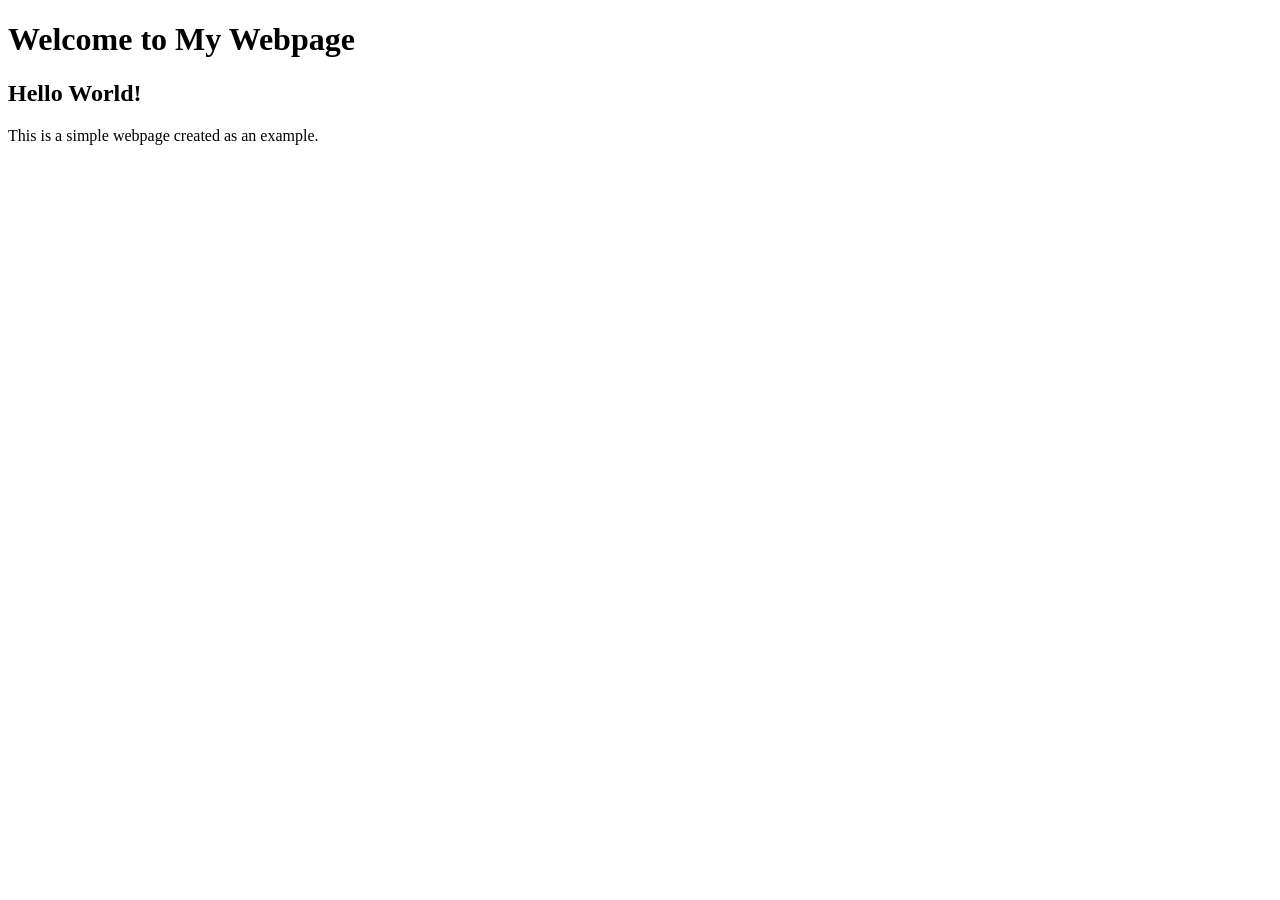
==== index.html @ d10b20fc "index.html" ====
<!doctype html>

<html lang="en">
  <head>
    <meta charset="UTF-8" />
    <title>My First Webpage</title>
  </head>
</html>
<body>
  <h1>Welcome to My Webpage</h1>
  <h2>Hello World!</h2>
  <p>This is a simple webpage created as an example.</p>
</body>
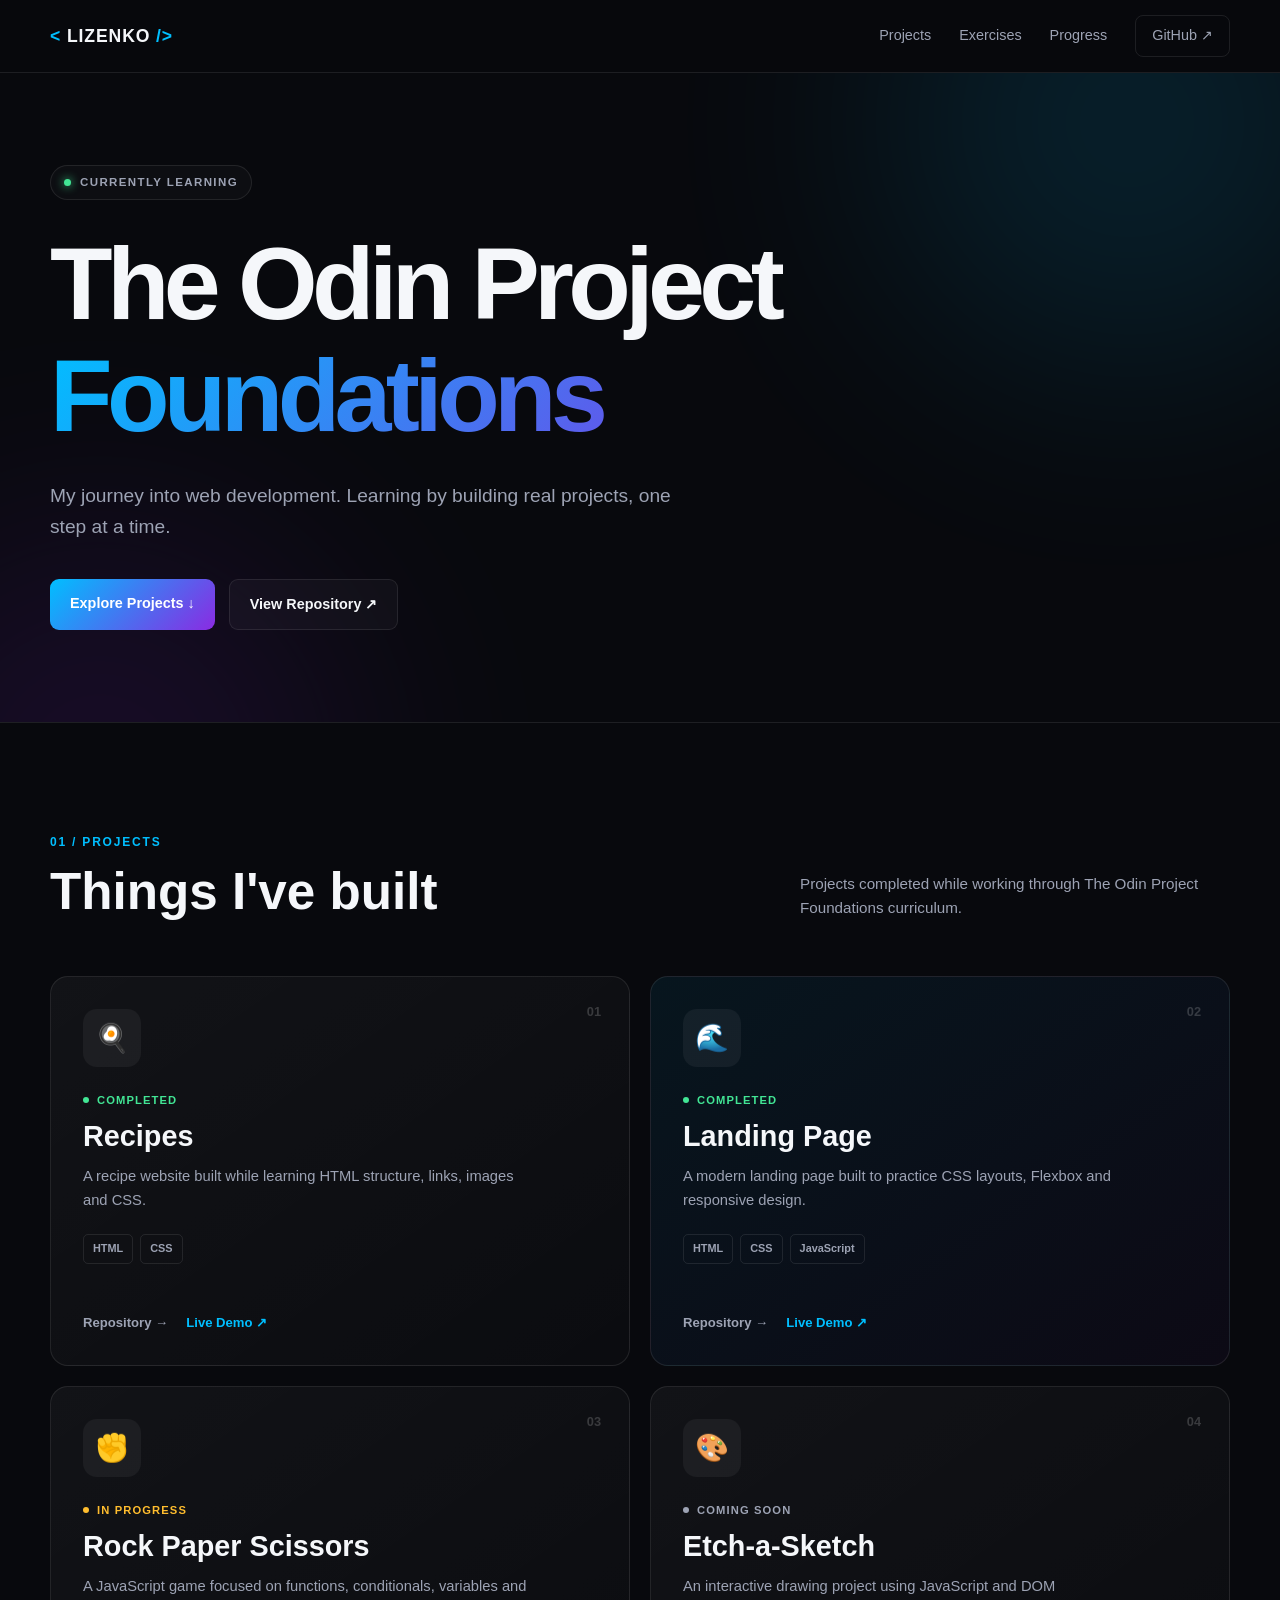
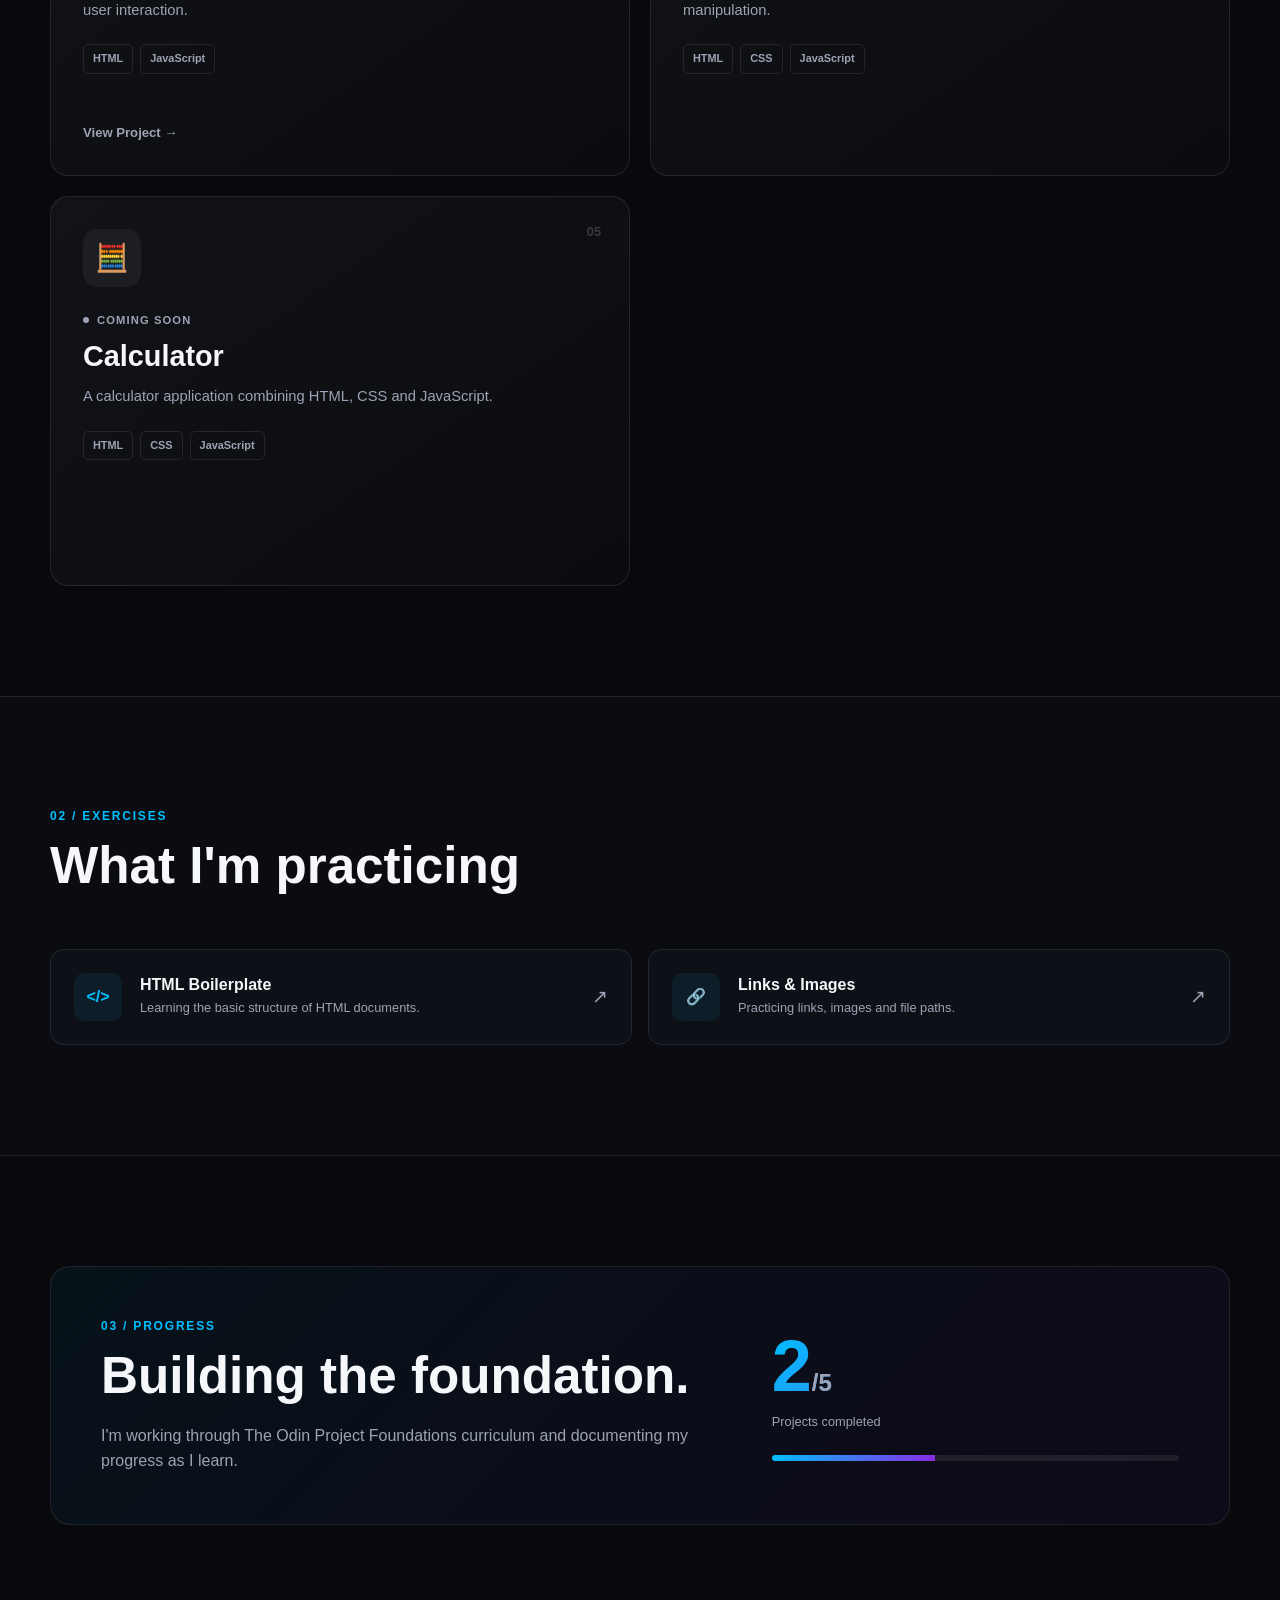
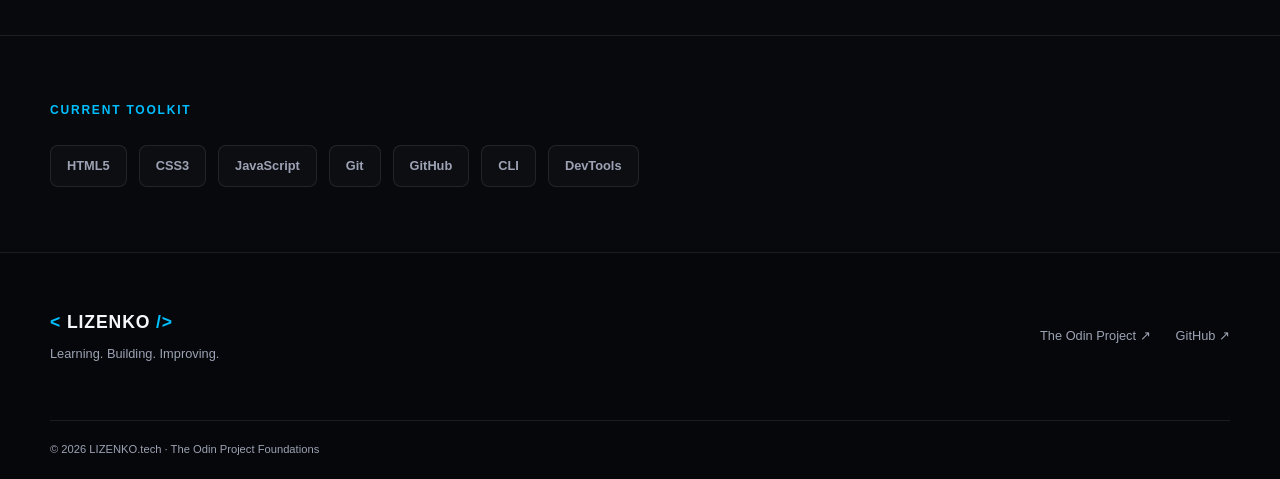
==== commit 48c71204: "/Users/alice/Developer/the-odin-project/foundation-course/index.html /Users/alice/Developer/the-odin" ====
--- a/index.html
+++ b/index.html
@@ -1,13 +1,537 @@
-<!doctype html>
-
+<!DOCTYPE html>
 <html lang="en">
-  <head>
-    <meta charset="UTF-8" />
-    <title>My First Webpage</title>
-  </head>
-</html>
+
+<head>
+    <meta charset="UTF-8">
+    <meta name="viewport" content="width=device-width, initial-scale=1.0">
+
+    <title>The Odin Project — Foundations | LIZENKO.tech</title>
+
+    <meta name="description" content="LIZENKO.tech — My journey through The Odin Project Foundations course.">
+
+    <link rel="stylesheet" href="style.css">
+</head>
+
 <body>
-  <h1>Welcome to My Webpage</h1>
-  <h2>Hello World!</h2>
-  <p>This is a simple webpage created as an example.</p>
+
+    <!-- ==================== NAVIGATION ==================== -->
+
+    <nav class="navbar">
+        <div class="container nav-content">
+
+            <a href="./" class="logo">
+                <span class="logo-bracket">&lt;</span>
+                LIZENKO
+                <span class="logo-bracket">/&gt;</span>
+            </a>
+
+            <div class="nav-links">
+                <a href="#projects">Projects</a>
+                <a href="#exercises">Exercises</a>
+                <a href="#progress">Progress</a>
+
+                <a href="https://github.com/lizenkotech" target="_blank" rel="noopener noreferrer" class="github-link">
+                    GitHub ↗
+                </a>
+            </div>
+
+        </div>
+    </nav>
+
+
+    <!-- ==================== HERO ==================== -->
+
+    <header class="hero">
+
+        <div class="hero-glow glow-one"></div>
+        <div class="hero-glow glow-two"></div>
+
+        <div class="container hero-content">
+
+            <div class="eyebrow">
+                <span class="status-dot"></span>
+                CURRENTLY LEARNING
+            </div>
+
+            <h1>
+                The Odin Project
+                <span>Foundations</span>
+            </h1>
+
+            <p class="hero-text">
+                My journey into web development.
+                Learning by building real projects,
+                one step at a time.
+            </p>
+
+            <div class="hero-buttons">
+
+                <a href="#projects" class="button primary">
+                    Explore Projects ↓
+                </a>
+
+                <a href="https://github.com/lizenkotech/odin-foundations" target="_blank" rel="noopener noreferrer"
+                    class="button secondary">
+                    View Repository ↗
+                </a>
+
+            </div>
+
+        </div>
+
+    </header>
+
+
+    <!-- ==================== MAIN ==================== -->
+
+    <main>
+
+
+        <!-- ==================== PROJECTS ==================== -->
+
+        <section id="projects" class="section">
+
+            <div class="container">
+
+                <div class="section-heading">
+
+                    <div>
+                        <p class="section-label">01 / PROJECTS</p>
+
+                        <h2>
+                            Things I've built
+                        </h2>
+                    </div>
+
+                    <p class="section-description">
+                        Projects completed while working through
+                        The Odin Project Foundations curriculum.
+                    </p>
+
+                </div>
+
+
+                <div class="project-grid">
+
+
+                    <!-- RECIPES -->
+
+                    <article class="project-card completed">
+
+                        <div class="project-number">
+                            01
+                        </div>
+
+                        <div class="project-icon">
+                            🍳
+                        </div>
+
+                        <div class="project-content">
+
+                            <div class="project-status">
+                                <span></span>
+                                COMPLETED
+                            </div>
+
+                            <h3>
+                                Recipes
+                            </h3>
+
+                            <p>
+                                A recipe website built while learning
+                                HTML structure, links, images and CSS.
+                            </p>
+
+                            <div class="tech-stack">
+                                <span>HTML</span>
+                                <span>CSS</span>
+                            </div>
+
+                        </div>
+
+                        <div class="project-links">
+
+                            <a href="./01-Project-Recipes/" class="project-link">
+                                Repository →
+                            </a>
+
+                            <a href="./01-Project-Recipes/index.html" class="project-link live">
+                                Live Demo ↗
+                            </a>
+
+                        </div>
+
+                    </article>
+
+
+                    <!-- LANDING PAGE -->
+
+                    <article class="project-card completed featured">
+
+                        <div class="project-number">
+                            02
+                        </div>
+
+                        <div class="project-icon">
+                            🌊
+                        </div>
+
+                        <div class="project-content">
+
+                            <div class="project-status">
+                                <span></span>
+                                COMPLETED
+                            </div>
+
+                            <h3>
+                                Landing Page
+                            </h3>
+
+                            <p>
+                                A modern landing page built to practice
+                                CSS layouts, Flexbox and responsive design.
+                            </p>
+
+                            <div class="tech-stack">
+                                <span>HTML</span>
+                                <span>CSS</span>
+                                <span>JavaScript</span>
+                            </div>
+
+                        </div>
+
+                        <div class="project-links">
+
+                            <a href="./02-Project-Landing-Page/" class="project-link">
+                                Repository →
+                            </a>
+
+                            <a href="./02-Project-Landing-Page/index.html" class="project-link live">
+                                Live Demo ↗
+                            </a>
+
+                        </div>
+
+                    </article>
+
+
+                    <!-- ROCK PAPER SCISSORS -->
+
+                    <article class="project-card in-progress">
+
+                        <div class="project-number">
+                            03
+                        </div>
+
+                        <div class="project-icon">
+                            ✊
+                        </div>
+
+                        <div class="project-content">
+
+                            <div class="project-status progress-status">
+                                <span></span>
+                                IN PROGRESS
+                            </div>
+
+                            <h3>
+                                Rock Paper Scissors
+                            </h3>
+
+                            <p>
+                                A JavaScript game focused on functions,
+                                conditionals, variables and user interaction.
+                            </p>
+
+                            <div class="tech-stack">
+                                <span>HTML</span>
+                                <span>JavaScript</span>
+                            </div>
+
+                        </div>
+
+                        <div class="project-links">
+
+                            <a href="./03-Project-Rock-Paper-Scissors/" class="project-link">
+                                View Project →
+                            </a>
+
+                        </div>
+
+                    </article>
+
+
+                    <!-- ETCH A SKETCH -->
+
+                    <article class="project-card upcoming">
+
+                        <div class="project-number">
+                            04
+                        </div>
+
+                        <div class="project-icon">
+                            🎨
+                        </div>
+
+                        <div class="project-content">
+
+                            <div class="project-status upcoming-status">
+                                <span></span>
+                                COMING SOON
+                            </div>
+
+                            <h3>
+                                Etch-a-Sketch
+                            </h3>
+
+                            <p>
+                                An interactive drawing project using
+                                JavaScript and DOM manipulation.
+                            </p>
+
+                            <div class="tech-stack">
+                                <span>HTML</span>
+                                <span>CSS</span>
+                                <span>JavaScript</span>
+                            </div>
+
+                        </div>
+
+                    </article>
+
+
+                    <!-- CALCULATOR -->
+
+                    <article class="project-card upcoming">
+
+                        <div class="project-number">
+                            05
+                        </div>
+
+                        <div class="project-icon">
+                            🧮
+                        </div>
+
+                        <div class="project-content">
+
+                            <div class="project-status upcoming-status">
+                                <span></span>
+                                COMING SOON
+                            </div>
+
+                            <h3>
+                                Calculator
+                            </h3>
+
+                            <p>
+                                A calculator application combining
+                                HTML, CSS and JavaScript.
+                            </p>
+
+                            <div class="tech-stack">
+                                <span>HTML</span>
+                                <span>CSS</span>
+                                <span>JavaScript</span>
+                            </div>
+
+                        </div>
+
+                    </article>
+
+
+                </div>
+
+            </div>
+
+        </section>
+
+
+        <!-- ==================== EXERCISES ==================== -->
+
+        <section id="exercises" class="section exercises-section">
+
+            <div class="container">
+
+                <div class="section-heading">
+
+                    <div>
+                        <p class="section-label">02 / EXERCISES</p>
+
+                        <h2>
+                            What I'm practicing
+                        </h2>
+                    </div>
+
+                </div>
+
+
+                <div class="exercise-grid">
+
+                    <a href="./html-boilerplate/" class="exercise-card">
+                        <span class="exercise-icon">
+                            &lt;/&gt;
+                        </span>
+
+                        <div>
+                            <h3>HTML Boilerplate</h3>
+                            <p>
+                                Learning the basic structure of HTML documents.
+                            </p>
+                        </div>
+
+                        <span class="arrow">↗</span>
+                    </a>
+
+
+                    <a href="./odin-links-and-images/" class="exercise-card">
+                        <span class="exercise-icon">
+                            🔗
+                        </span>
+
+                        <div>
+                            <h3>Links & Images</h3>
+                            <p>
+                                Practicing links, images and file paths.
+                            </p>
+                        </div>
+
+                        <span class="arrow">↗</span>
+                    </a>
+
+
+                </div>
+
+            </div>
+
+        </section>
+
+
+        <!-- ==================== PROGRESS ==================== -->
+
+        <section id="progress" class="section progress-section">
+
+            <div class="container">
+
+                <div class="progress-box">
+
+                    <div class="progress-info">
+
+                        <p class="section-label">
+                            03 / PROGRESS
+                        </p>
+
+                        <h2>
+                            Building the foundation.
+                        </h2>
+
+                        <p>
+                            I'm working through The Odin Project Foundations
+                            curriculum and documenting my progress as I learn.
+                        </p>
+
+                    </div>
+
+
+                    <div class="progress-stat">
+
+                        <div class="progress-number">
+                            2<span>/5</span>
+                        </div>
+
+                        <p>
+                            Projects completed
+                        </p>
+
+                        <div class="progress-bar">
+                            <div class="progress-fill"></div>
+                        </div>
+
+                    </div>
+
+                </div>
+
+            </div>
+
+        </section>
+
+
+        <!-- ==================== TECHNOLOGIES ==================== -->
+
+        <section class="technologies">
+
+            <div class="container">
+
+                <p class="section-label">
+                    CURRENT TOOLKIT
+                </p>
+
+                <div class="tech-list">
+
+                    <span>HTML5</span>
+                    <span>CSS3</span>
+                    <span>JavaScript</span>
+                    <span>Git</span>
+                    <span>GitHub</span>
+                    <span>CLI</span>
+                    <span>DevTools</span>
+
+                </div>
+
+            </div>
+
+        </section>
+
+
+    </main>
+
+
+    <!-- ==================== FOOTER ==================== -->
+
+    <footer>
+
+        <div class="container footer-content">
+
+            <div>
+
+                <a href="./" class="logo">
+                    <span class="logo-bracket">&lt;</span>
+                    LIZENKO
+                    <span class="logo-bracket">/&gt;</span>
+                </a>
+
+                <p>
+                    Learning. Building. Improving.
+                </p>
+
+            </div>
+
+
+            <div class="footer-links">
+
+                <a href="https://www.theodinproject.com/paths/foundations" target="_blank" rel="noopener noreferrer">
+                    The Odin Project ↗
+                </a>
+
+                <a href="https://github.com/lizenkotech" target="_blank" rel="noopener noreferrer">
+                    GitHub ↗
+                </a>
+
+            </div>
+
+        </div>
+
+
+        <div class="container copyright">
+
+            <p>
+                © 2026 LIZENKO.tech · The Odin Project Foundations
+            </p>
+
+        </div>
+
+    </footer>
+
+
 </body>
+
+</html>
--- a/style.css
+++ b/style.css
@@ -0,0 +1,909 @@
+/* =========================================================
+   THE ODIN PROJECT — FOUNDATIONS
+   LIZENKO.tech
+   ========================================================= */
+
+
+/* ==================== RESET ==================== */
+
+* {
+    margin: 0;
+    padding: 0;
+    box-sizing: border-box;
+}
+
+
+html {
+    scroll-behavior: smooth;
+}
+
+
+body {
+    font-family:
+        -apple-system,
+        BlinkMacSystemFont,
+        "Segoe UI",
+        Roboto,
+        Helvetica,
+        Arial,
+        sans-serif;
+
+    background: #08090d;
+    color: #f5f7fa;
+
+    line-height: 1.6;
+}
+
+
+/* ==================== VARIABLES ==================== */
+
+:root {
+
+    --background: #08090d;
+    --surface: #0e1017;
+    --surface-light: #151822;
+
+    --border: rgba(255, 255, 255, 0.09);
+
+    --text: #f5f7fa;
+    --text-muted: #9da3b4;
+
+    --blue: #00bfff;
+    --purple: #8a2be2;
+
+    --gradient:
+        linear-gradient(135deg,
+            #00bfff,
+            #8a2be2);
+}
+
+
+/* ==================== GLOBAL ==================== */
+
+a {
+    color: inherit;
+    text-decoration: none;
+}
+
+
+.container {
+    width: min(1180px, calc(100% - 40px));
+    margin: 0 auto;
+}
+
+
+.section {
+    padding: 110px 0;
+}
+
+
+.section-label {
+    font-size: 0.75rem;
+    font-weight: 700;
+    letter-spacing: 0.15em;
+    color: var(--blue);
+    margin-bottom: 12px;
+}
+
+
+h1,
+h2,
+h3 {
+    line-height: 1.1;
+}
+
+
+h2 {
+    font-size: clamp(2rem, 4vw, 3.2rem);
+}
+
+
+p {
+    color: var(--text-muted);
+}
+
+
+/* ==================== NAVBAR ==================== */
+
+.navbar {
+    position: sticky;
+    top: 0;
+    z-index: 100;
+
+    background: rgba(8, 9, 13, 0.8);
+
+    backdrop-filter: blur(15px);
+
+    border-bottom: 1px solid var(--border);
+}
+
+
+.nav-content {
+    height: 72px;
+
+    display: flex;
+    align-items: center;
+    justify-content: space-between;
+}
+
+
+.logo {
+    font-size: 1.1rem;
+    font-weight: 800;
+    letter-spacing: 0.05em;
+}
+
+
+.logo-bracket {
+    color: var(--blue);
+}
+
+
+.nav-links {
+    display: flex;
+    align-items: center;
+    gap: 28px;
+}
+
+
+.nav-links a {
+    color: var(--text-muted);
+    font-size: 0.9rem;
+
+    transition:
+        color 0.2s ease;
+}
+
+
+.nav-links a:hover {
+    color: var(--text);
+}
+
+
+.github-link {
+    padding: 8px 16px;
+
+    border: 1px solid var(--border);
+    border-radius: 8px;
+}
+
+
+.github-link:hover {
+    border-color: var(--blue);
+}
+
+
+/* ==================== HERO ==================== */
+
+.hero {
+    position: relative;
+
+    min-height: 650px;
+
+    display: flex;
+    align-items: center;
+
+    overflow: hidden;
+
+    border-bottom: 1px solid var(--border);
+}
+
+
+.hero-content {
+    position: relative;
+    z-index: 2;
+}
+
+
+.hero-glow {
+    position: absolute;
+
+    width: 500px;
+    height: 500px;
+
+    border-radius: 50%;
+
+    filter: blur(120px);
+
+    opacity: 0.12;
+}
+
+
+.glow-one {
+    top: -200px;
+    right: -100px;
+
+    background: var(--blue);
+}
+
+
+.glow-two {
+    bottom: -300px;
+    left: -150px;
+
+    background: var(--purple);
+}
+
+
+.eyebrow {
+    display: inline-flex;
+    align-items: center;
+    gap: 9px;
+
+    padding: 7px 13px;
+
+    border: 1px solid var(--border);
+    border-radius: 100px;
+
+    background: rgba(255, 255, 255, 0.025);
+
+    color: var(--text-muted);
+
+    font-size: 0.72rem;
+    font-weight: 700;
+
+    letter-spacing: 0.12em;
+}
+
+
+.status-dot {
+    width: 7px;
+    height: 7px;
+
+    border-radius: 50%;
+
+    background: #42e695;
+
+    box-shadow:
+        0 0 10px #42e695;
+}
+
+
+.hero h1 {
+    max-width: 850px;
+
+    margin-top: 28px;
+
+    font-size: clamp(3.5rem, 8vw, 7rem);
+
+    letter-spacing: -0.055em;
+}
+
+
+.hero h1 span {
+    display: block;
+
+    background: var(--gradient);
+
+    -webkit-background-clip: text;
+    background-clip: text;
+
+    color: transparent;
+}
+
+
+.hero-text {
+    max-width: 650px;
+
+    margin-top: 28px;
+
+    font-size: 1.2rem;
+}
+
+
+.hero-buttons {
+    display: flex;
+    flex-wrap: wrap;
+    gap: 14px;
+
+    margin-top: 36px;
+}
+
+
+.button {
+    padding: 13px 20px;
+
+    border-radius: 9px;
+
+    font-weight: 700;
+    font-size: 0.9rem;
+
+    transition:
+        transform 0.2s ease,
+        border-color 0.2s ease;
+}
+
+
+.button:hover {
+    transform: translateY(-2px);
+}
+
+
+.button.primary {
+    background: var(--gradient);
+
+    color: white;
+}
+
+
+.button.secondary {
+    border: 1px solid var(--border);
+
+    background: rgba(255, 255, 255, 0.03);
+}
+
+
+.button.secondary:hover {
+    border-color: var(--blue);
+}
+
+
+/* ==================== SECTION HEADING ==================== */
+
+.section-heading {
+    display: flex;
+    justify-content: space-between;
+    align-items: end;
+
+    gap: 40px;
+
+    margin-bottom: 55px;
+}
+
+
+.section-description {
+    max-width: 430px;
+
+    font-size: 0.95rem;
+}
+
+
+/* ==================== PROJECT GRID ==================== */
+
+.project-grid {
+    display: grid;
+
+    grid-template-columns:
+        repeat(2, minmax(0, 1fr));
+
+    gap: 20px;
+}
+
+
+.project-card {
+    position: relative;
+
+    min-height: 390px;
+
+    display: flex;
+    flex-direction: column;
+
+    padding: 32px;
+
+    border: 1px solid var(--border);
+    border-radius: 18px;
+
+    background:
+        linear-gradient(145deg,
+            rgba(255, 255, 255, 0.045),
+            rgba(255, 255, 255, 0.015));
+
+    overflow: hidden;
+
+    transition:
+        transform 0.25s ease,
+        border-color 0.25s ease;
+}
+
+
+.project-card:hover {
+    transform: translateY(-5px);
+
+    border-color:
+        rgba(0, 191, 255, 0.4);
+}
+
+
+.project-card.featured {
+    background:
+        linear-gradient(145deg,
+            rgba(0, 191, 255, 0.07),
+            rgba(138, 43, 226, 0.04));
+}
+
+
+.project-number {
+    position: absolute;
+
+    top: 25px;
+    right: 28px;
+
+    color: rgba(255, 255, 255, 0.18);
+
+    font-size: 0.8rem;
+    font-weight: 800;
+}
+
+
+.project-icon {
+    width: 58px;
+    height: 58px;
+
+    display: grid;
+    place-items: center;
+
+    margin-bottom: 25px;
+
+    border-radius: 14px;
+
+    background: rgba(255, 255, 255, 0.05);
+
+    font-size: 1.7rem;
+}
+
+
+.project-status {
+    display: flex;
+    align-items: center;
+    gap: 8px;
+
+    margin-bottom: 12px;
+
+    font-size: 0.7rem;
+    font-weight: 800;
+
+    letter-spacing: 0.1em;
+
+    color: #42e695;
+}
+
+
+.project-status span {
+    width: 6px;
+    height: 6px;
+
+    border-radius: 50%;
+
+    background: currentColor;
+}
+
+
+.progress-status {
+    color: #ffbd2e;
+}
+
+
+.upcoming-status {
+    color: var(--text-muted);
+}
+
+
+.project-card h3 {
+    font-size: 1.8rem;
+
+    margin-bottom: 12px;
+}
+
+
+.project-content p {
+    max-width: 450px;
+
+    font-size: 0.92rem;
+}
+
+
+.tech-stack {
+    display: flex;
+    flex-wrap: wrap;
+    gap: 7px;
+
+    margin-top: 22px;
+}
+
+
+.tech-stack span {
+    padding: 5px 9px;
+
+    border: 1px solid var(--border);
+    border-radius: 5px;
+
+    color: var(--text-muted);
+
+    font-size: 0.68rem;
+    font-weight: 700;
+}
+
+
+.project-links {
+    display: flex;
+    gap: 18px;
+
+    margin-top: auto;
+    padding-top: 30px;
+}
+
+
+.project-link {
+    font-size: 0.82rem;
+    font-weight: 700;
+
+    color: var(--text-muted);
+}
+
+
+.project-link:hover {
+    color: var(--text);
+}
+
+
+.project-link.live {
+    color: var(--blue);
+}
+
+
+/* ==================== EXERCISES ==================== */
+
+.exercises-section {
+    background: #0a0c11;
+
+    border-top: 1px solid var(--border);
+    border-bottom: 1px solid var(--border);
+}
+
+
+.exercise-grid {
+    display: grid;
+
+    grid-template-columns:
+        repeat(2, minmax(0, 1fr));
+
+    gap: 16px;
+}
+
+
+.exercise-card {
+    display: flex;
+    align-items: center;
+
+    gap: 18px;
+
+    padding: 23px;
+
+    border: 1px solid var(--border);
+    border-radius: 14px;
+
+    background: var(--surface);
+
+    transition:
+        transform 0.2s ease,
+        border-color 0.2s ease;
+}
+
+
+.exercise-card:hover {
+    transform: translateY(-3px);
+
+    border-color: var(--blue);
+}
+
+
+.exercise-icon {
+    width: 48px;
+    height: 48px;
+
+    flex-shrink: 0;
+
+    display: grid;
+    place-items: center;
+
+    border-radius: 10px;
+
+    background: rgba(0, 191, 255, 0.08);
+
+    color: var(--blue);
+
+    font-weight: 800;
+}
+
+
+.exercise-card h3 {
+    margin-bottom: 4px;
+
+    font-size: 1rem;
+}
+
+
+.exercise-card p {
+    font-size: 0.8rem;
+}
+
+
+.arrow {
+    margin-left: auto;
+
+    color: var(--text-muted);
+
+    font-size: 1.2rem;
+}
+
+
+/* ==================== PROGRESS ==================== */
+
+.progress-box {
+    display: grid;
+
+    grid-template-columns:
+        1.5fr 1fr;
+
+    gap: 60px;
+
+    padding: 50px;
+
+    border: 1px solid var(--border);
+    border-radius: 20px;
+
+    background:
+        linear-gradient(135deg,
+            rgba(0, 191, 255, 0.05),
+            rgba(138, 43, 226, 0.05));
+}
+
+
+.progress-info h2 {
+    max-width: 600px;
+
+    margin-bottom: 18px;
+}
+
+
+.progress-info p:last-child {
+    max-width: 600px;
+}
+
+
+.progress-stat {
+    display: flex;
+    flex-direction: column;
+    justify-content: center;
+}
+
+
+.progress-number {
+    font-size: 4.5rem;
+    font-weight: 800;
+
+    line-height: 1;
+
+    background: var(--gradient);
+
+    -webkit-background-clip: text;
+    background-clip: text;
+
+    color: transparent;
+}
+
+
+.progress-number span {
+    font-size: 1.5rem;
+
+    color: var(--text-muted);
+}
+
+
+.progress-stat p {
+    margin-top: 10px;
+
+    font-size: 0.8rem;
+}
+
+
+.progress-bar {
+    width: 100%;
+    height: 6px;
+
+    margin-top: 22px;
+
+    border-radius: 10px;
+
+    background: rgba(255, 255, 255, 0.08);
+
+    overflow: hidden;
+}
+
+
+.progress-fill {
+    width: 40%;
+    height: 100%;
+
+    background: var(--gradient);
+}
+
+
+/* ==================== TECHNOLOGIES ==================== */
+
+.technologies {
+    padding: 65px 0;
+
+    border-top: 1px solid var(--border);
+}
+
+
+.tech-list {
+    display: flex;
+    flex-wrap: wrap;
+
+    gap: 12px;
+
+    margin-top: 25px;
+}
+
+
+.tech-list span {
+    padding: 10px 16px;
+
+    border: 1px solid var(--border);
+    border-radius: 8px;
+
+    background: rgba(255, 255, 255, 0.025);
+
+    color: var(--text-muted);
+
+    font-size: 0.8rem;
+    font-weight: 700;
+}
+
+
+/* ==================== FOOTER ==================== */
+
+footer {
+    border-top: 1px solid var(--border);
+
+    background: #06070a;
+}
+
+
+.footer-content {
+    display: flex;
+    justify-content: space-between;
+    align-items: center;
+
+    gap: 40px;
+
+    padding: 55px 0;
+}
+
+
+.footer-content p {
+    margin-top: 8px;
+
+    font-size: 0.8rem;
+}
+
+
+.footer-links {
+    display: flex;
+    gap: 25px;
+}
+
+
+.footer-links a {
+    color: var(--text-muted);
+
+    font-size: 0.8rem;
+}
+
+
+.footer-links a:hover {
+    color: var(--blue);
+}
+
+
+.copyright {
+    padding: 20px 0;
+
+    border-top: 1px solid var(--border);
+}
+
+
+.copyright p {
+    font-size: 0.7rem;
+}
+
+
+/* ==================== RESPONSIVE ==================== */
+
+@media (max-width: 800px) {
+
+    .nav-links a:not(.github-link) {
+        display: none;
+    }
+
+
+    .hero {
+        min-height: 580px;
+    }
+
+
+    .hero h1 {
+        font-size: clamp(3rem, 14vw, 5rem);
+    }
+
+
+    .section {
+        padding: 80px 0;
+    }
+
+
+    .section-heading {
+        flex-direction: column;
+
+        align-items: start;
+    }
+
+
+    .project-grid {
+        grid-template-columns: 1fr;
+    }
+
+
+    .exercise-grid {
+        grid-template-columns: 1fr;
+    }
+
+
+    .progress-box {
+        grid-template-columns: 1fr;
+
+        gap: 40px;
+
+        padding: 32px;
+    }
+
+
+    .footer-content {
+        flex-direction: column;
+
+        align-items: start;
+    }
+
+}
+
+
+@media (max-width: 500px) {
+
+    .container {
+        width: min(100% - 28px, 1180px);
+    }
+
+
+    .hero-buttons {
+        flex-direction: column;
+    }
+
+
+    .button {
+        text-align: center;
+    }
+
+
+    .project-card {
+        padding: 25px;
+
+        min-height: 360px;
+    }
+
+
+    .project-links {
+        flex-direction: column;
+
+        gap: 10px;
+    }
+
+
+    .footer-links {
+        flex-direction: column;
+
+        gap: 10px;
+    }
+
+}
